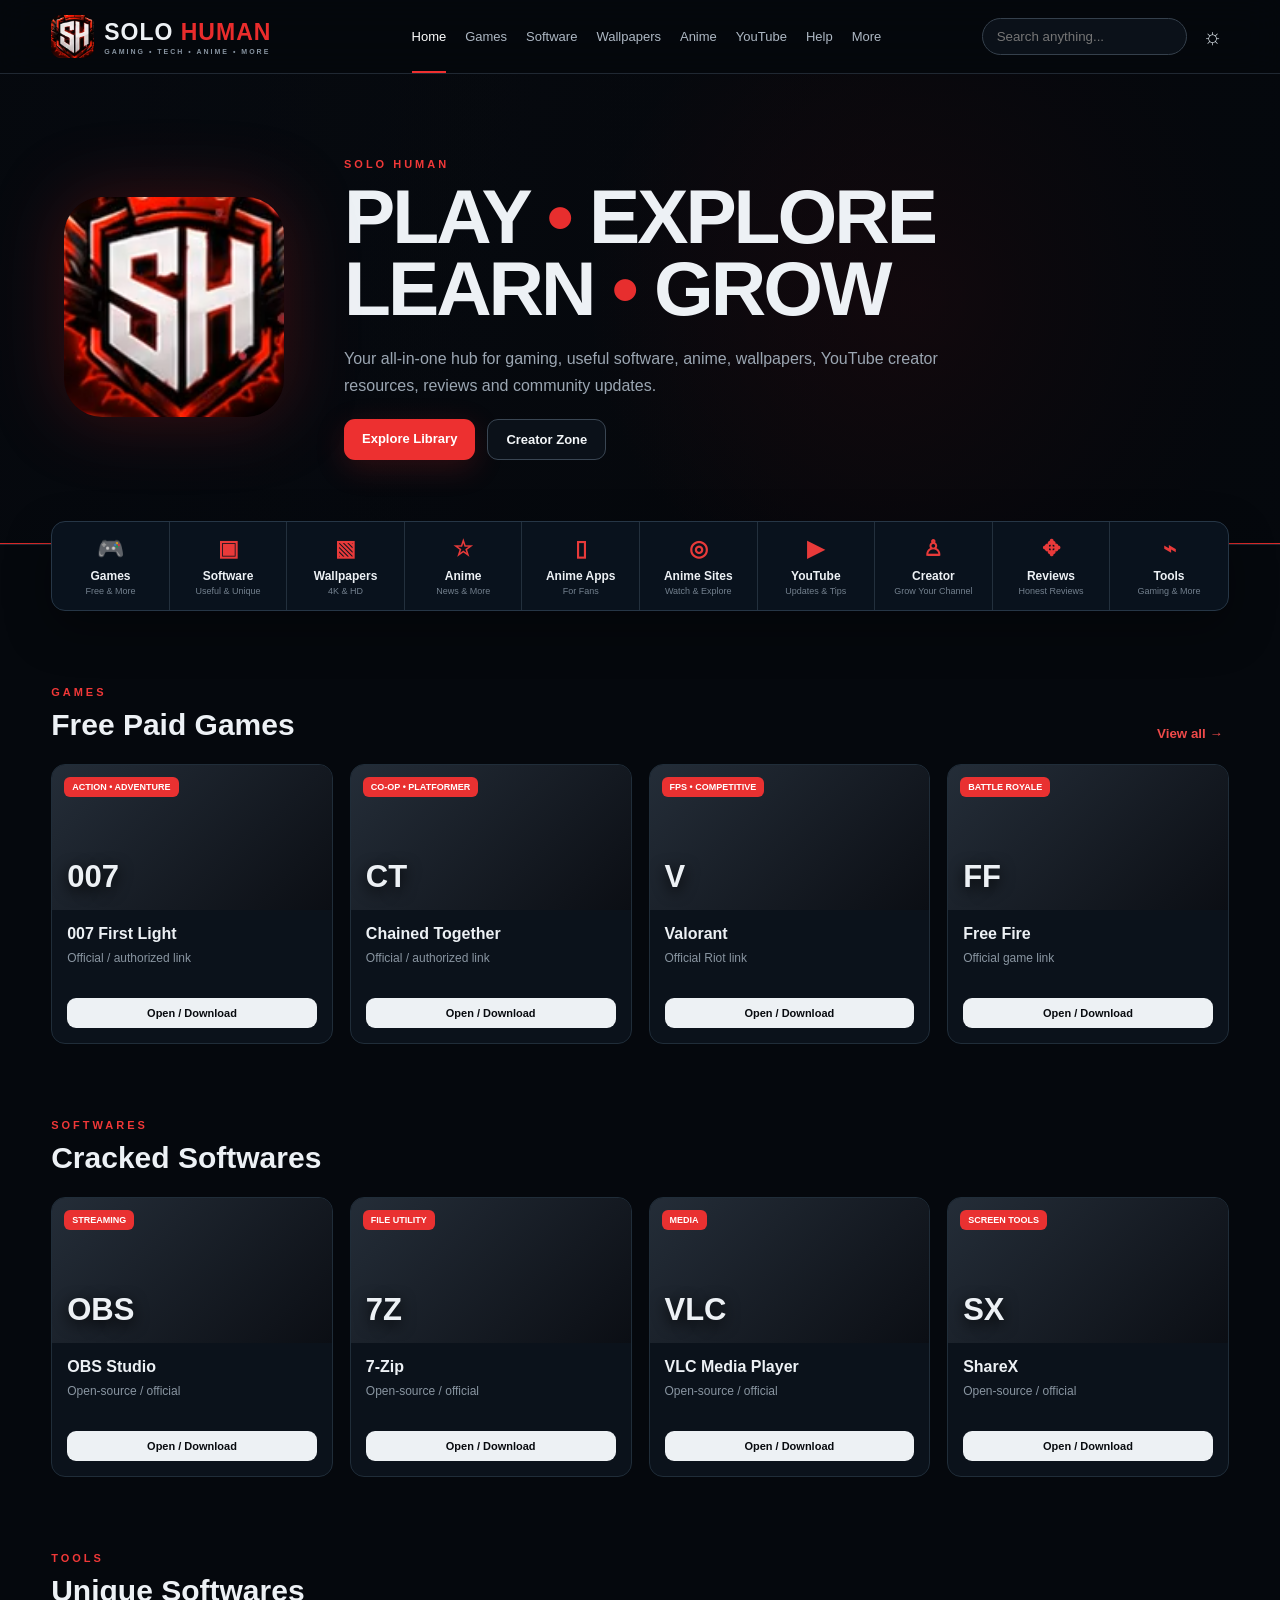
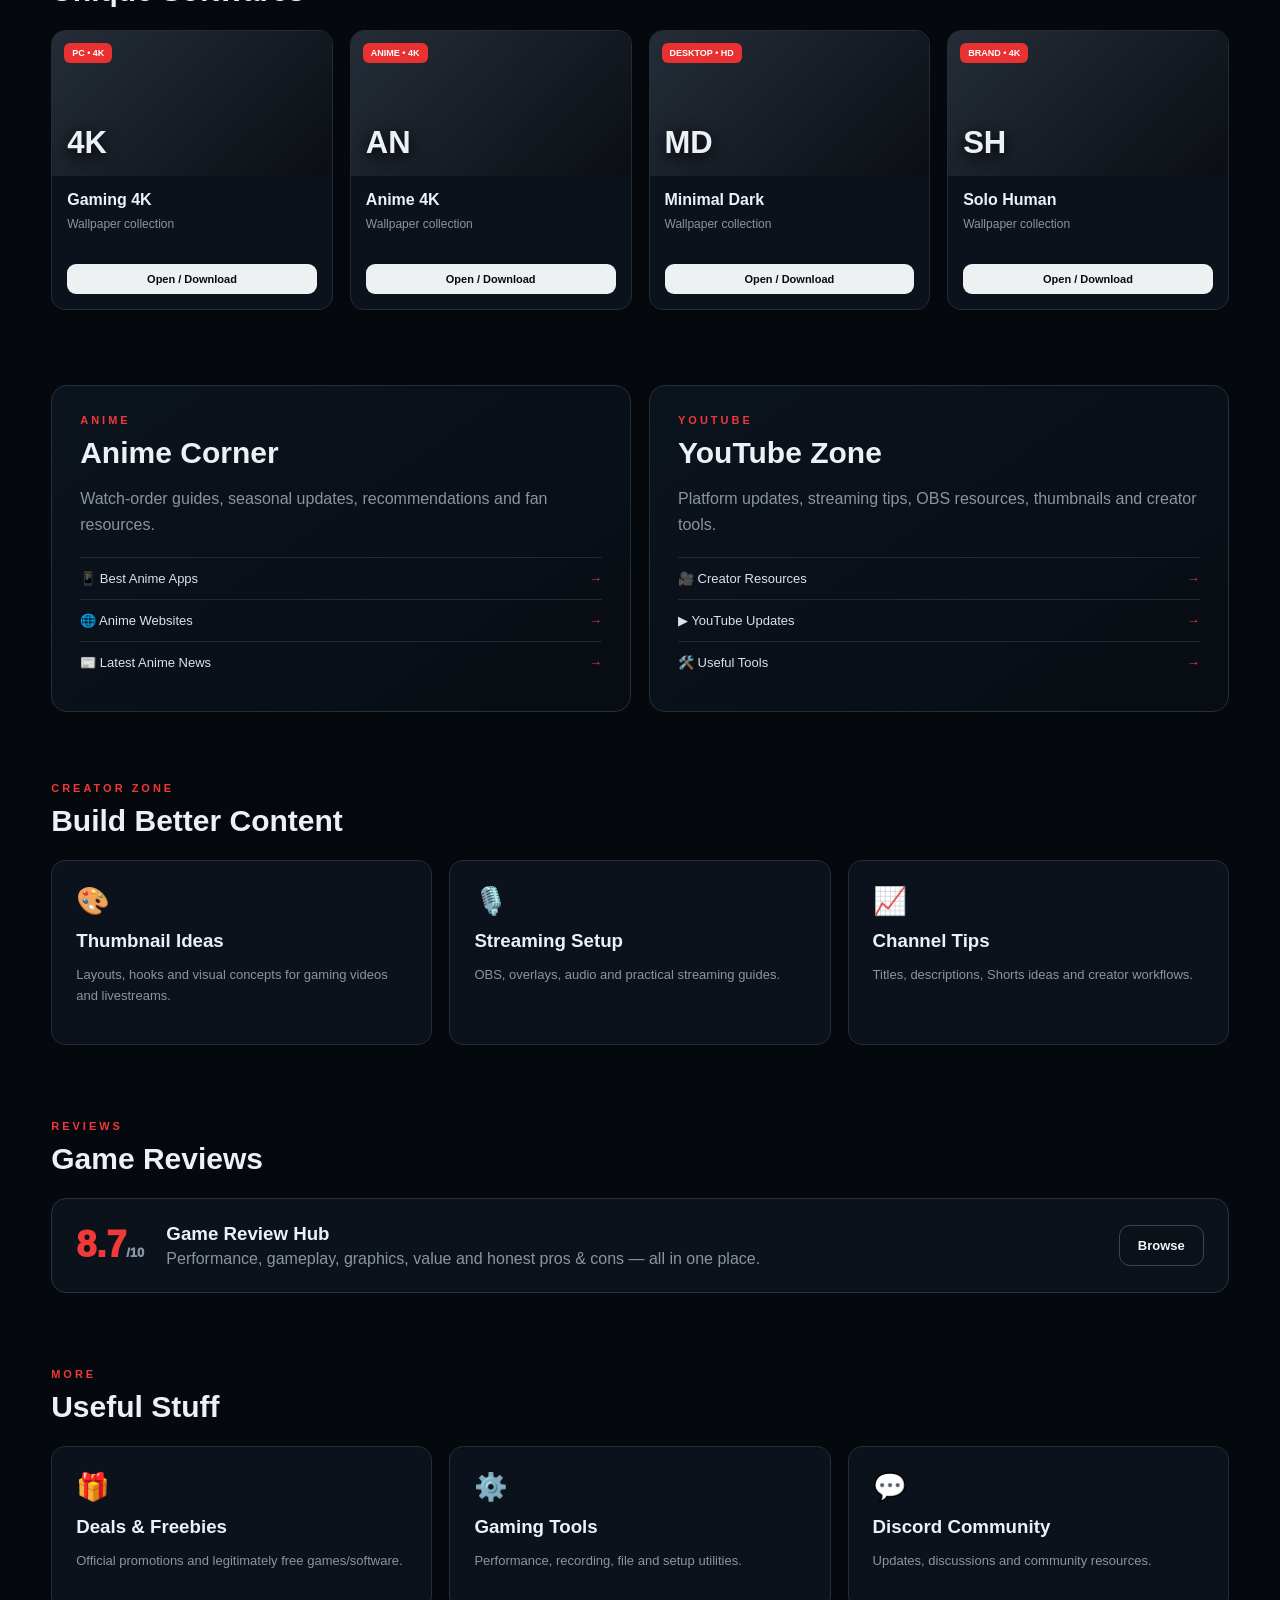
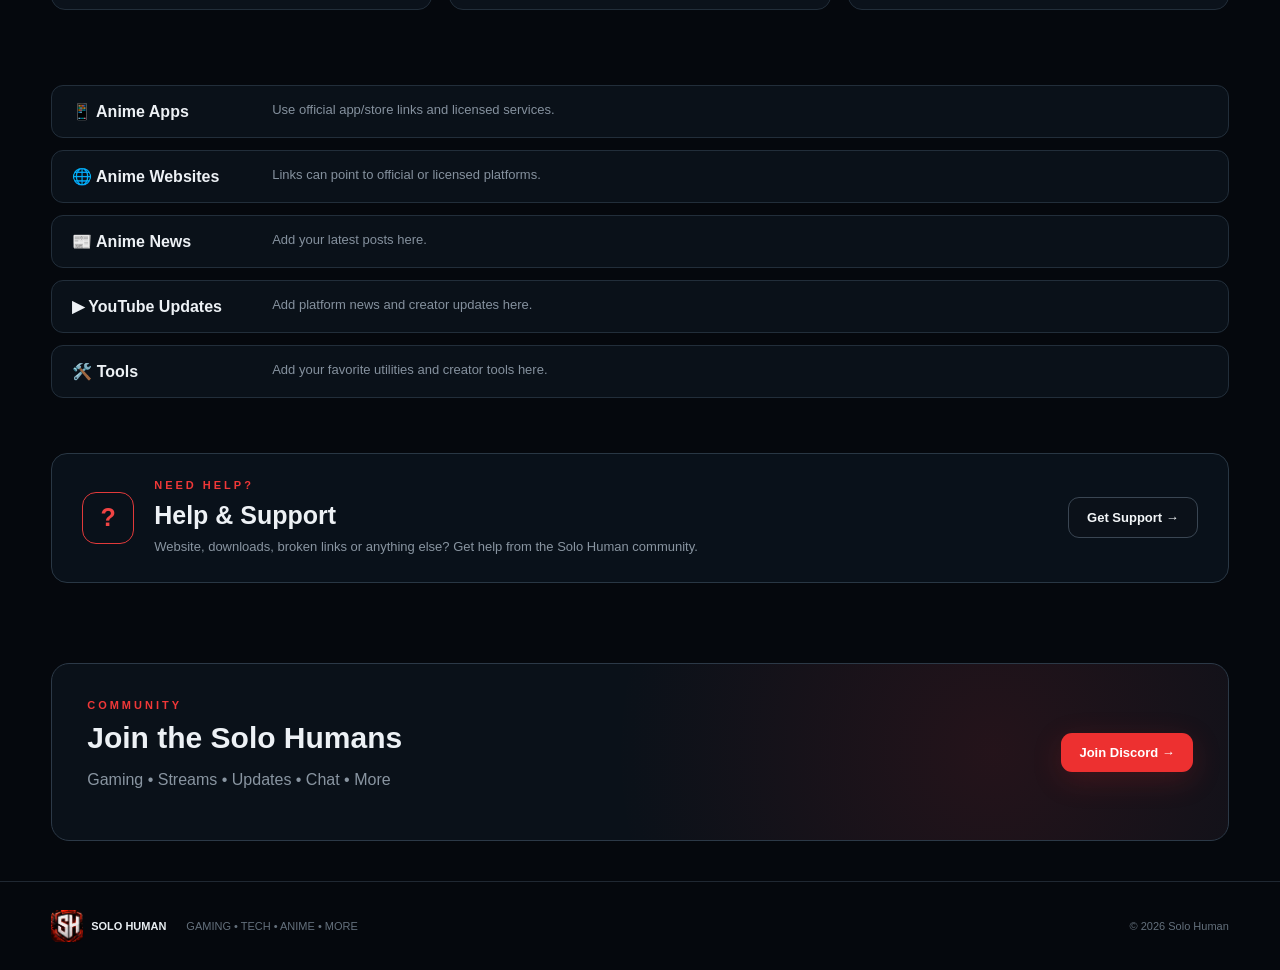
==== index.html @ 0778edc4 "Update index.html" ====
<!doctype html>
<html lang="en">
<head>
<meta charset="utf-8">
<meta name="viewport" content="width=device-width,initial-scale=1">
<meta name="description" content="Solo Human — Gaming, Tech, Anime, Wallpapers, YouTube and more.">
<title>Solo Human — Gaming • Tech • Anime • More</title>
<link rel="icon" href="sh-logo.png">
<link rel="stylesheet" href="style.css">
</head>
<body>
<header class="nav">
  <a class="brand" href="#home"><img src="sh-logo.png" alt="SH"><span>SOLO <i>HUMAN</i><small>GAMING • TECH • ANIME • MORE</small></span></a>
  <nav>
    <a class="active" href="#home">Home</a><a href="games.html">Games</a><a href="software.html">Software</a>
    <a href="#wallpapers">Wallpapers</a><a href="#anime">Anime</a><a href="#youtube">YouTube</a><a href="#support">Help</a><a href="#more">More</a>
  </nav>
  <div class="actions"><input id="globalSearch" placeholder="Search anything..."><button id="themeBtn">☼</button></div>
</header>

<section id="home" class="hero">
  <div class="hero-bg"></div>
  <div class="hero-inner">
    <div class="hero-logo"><img src="sh-logo.png" alt="Solo Human SH logo"></div>
    <div>
      <p class="kicker">SOLO HUMAN</p>
      <h1>PLAY <b>•</b> EXPLORE<br>LEARN <b>•</b> GROW</h1>
      <p class="hero-copy">Your all-in-one hub for gaming, useful software, anime, wallpapers, YouTube creator resources, reviews and community updates.</p>
      <div class="buttons"><a class="btn red" href="games.html">Explore Library</a><a class="btn glass" href="#youtube">Creator Zone</a></div>
    </div>
  </div>
</section>

<section class="categories">
  <a href="games.html"><strong>🎮</strong><span>Games<small>Free & More</small></span></a>
  <a href="#software"><strong>▣</strong><span>Software<small>Useful & Unique</small></span></a>
  <a href="#wallpapers"><strong>▧</strong><span>Wallpapers<small>4K & HD</small></span></a>
  <a href="#anime"><strong>☆</strong><span>Anime<small>News & More</small></span></a>
  <a href="#anime-apps"><strong>▯</strong><span>Anime Apps<small>For Fans</small></span></a>
  <a href="#anime-sites"><strong>◎</strong><span>Anime Sites<small>Watch & Explore</small></span></a>
  <a href="#youtube"><strong>▶</strong><span>YouTube<small>Updates & Tips</small></span></a>
  <a href="#creator"><strong>♙</strong><span>Creator<small>Grow Your Channel</small></span></a>
  <a href="#reviews"><strong>✥</strong><span>Reviews<small>Honest Reviews</small></span></a>
  <a href="#more"><strong>⌁</strong><span>Tools<small>Gaming & More</small></span></a>
</section>

<main>
<section class="section" id="games">
  <div class="heading"><div><p class="kicker">GAMES</p><h2>Free Paid Games</h2></div><button class="view" onclick="filterCategory('games')">View all →</button></div>
  <div class="cards" id="gamesGrid"></div>
</section>

<section class="section" id="software">
  <div class="heading"><div><p class="kicker">SOFTWARES</p><h2>Cracked Softwares</h2></div></div>
  <div class="cards" id="softwareGrid"></div>
</section>

<section class="section" id="wallpapers">
  <div class="heading"><div><p class="kicker">TOOLS</p><h2>Unique Softwares</h2></div></div>
  <div class="cards" id="wallpaperGrid"></div>
</section>

<section class="split">
  <div class="panel" id="anime">
    <p class="kicker">ANIME</p><h2>Anime Corner</h2>
    <p>Watch-order guides, seasonal updates, recommendations and fan resources.</p>
    <div class="mini-list">
      <a href="#anime-apps">📱 Best Anime Apps <b>→</b></a>
      <a href="#anime-sites">🌐 Anime Websites <b>→</b></a>
      <a href="#anime-news">📰 Latest Anime News <b>→</b></a>
    </div>
  </div>
  <div class="panel" id="youtube">
    <p class="kicker">YOUTUBE</p><h2>YouTube Zone</h2>
    <p>Platform updates, streaming tips, OBS resources, thumbnails and creator tools.</p>
    <div class="mini-list">
      <a href="#creator">🎥 Creator Resources <b>→</b></a>
      <a href="#youtube-news">▶ YouTube Updates <b>→</b></a>
      <a href="#tools">🛠️ Useful Tools <b>→</b></a>
    </div>
  </div>
</section>

<section class="section compact" id="creator">
  <div class="heading"><div><p class="kicker">CREATOR ZONE</p><h2>Build Better Content</h2></div></div>
  <div class="feature-row">
    <article><span>🎨</span><h3>Thumbnail Ideas</h3><p>Layouts, hooks and visual concepts for gaming videos and livestreams.</p></article>
    <article><span>🎙️</span><h3>Streaming Setup</h3><p>OBS, overlays, audio and practical streaming guides.</p></article>
    <article><span>📈</span><h3>Channel Tips</h3><p>Titles, descriptions, Shorts ideas and creator workflows.</p></article>
  </div>
</section>

<section class="section compact" id="reviews">
  <div class="heading"><div><p class="kicker">REVIEWS</p><h2>Game Reviews</h2></div></div>
  <div class="review"><div class="score">8.7<span>/10</span></div><div><h3>Game Review Hub</h3><p>Performance, gameplay, graphics, value and honest pros & cons — all in one place.</p></div><a class="btn glass" href="games.html">Browse</a></div>
</section>

<section class="section compact" id="more">
  <div class="heading"><div><p class="kicker">MORE</p><h2>Useful Stuff</h2></div></div>
  <div class="feature-row">
    <article><span>🎁</span><h3>Deals & Freebies</h3><p>Official promotions and legitimately free games/software.</p></article>
    <article><span>⚙️</span><h3>Gaming Tools</h3><p>Performance, recording, file and setup utilities.</p></article>
    <article><span>💬</span><h3>Discord Community</h3><p>Updates, discussions and community resources.</p></article>
  </div>
</section>

<section class="notice" id="anime-apps"><b>📱 Anime Apps</b><span>Use official app/store links and licensed services.</span></section>
<section class="notice" id="anime-sites"><b>🌐 Anime Websites</b><span>Links can point to official or licensed platforms.</span></section>
<section class="notice" id="anime-news"><b>📰 Anime News</b><span>Add your latest posts here.</span></section>
<section class="notice" id="youtube-news"><b>▶ YouTube Updates</b><span>Add platform news and creator updates here.</span></section>
<section class="notice" id="tools"><b>🛠️ Tools</b><span>Add your favorite utilities and creator tools here.</span></section>

<section class="support" id="support">
  <div class="support-icon">?</div>
  <div>
    <p class="kicker">NEED HELP?</p>
    <h2>Help & Support</h2>
    <p>Website, downloads, broken links or anything else? Get help from the Solo Human community.</p>
  </div>
  <a class="btn glass" href="https://discord.gg/sKxGwUBkB">Get Support →</a>
</section>

<section class="discord">
  <div><p class="kicker">COMMUNITY</p><h2>Join the Solo Humans</h2><p>Gaming • Streams • Updates • Chat • More</p></div>
  <a class="btn red" href="https://discord.gg/sKxGwUBkB" target="_blank" rel="noopener">Join Discord →</a>
</section>
</main>

<footer><div class="footer-brand"><img src="sh-logo.png"> <b>SOLO HUMAN</b></div><span>GAMING • TECH • ANIME • MORE</span><span>© 2026 Solo Human</span></footer>
<script src="script.js"></script>
</body>
</html>
---- style.css ----
*{box-sizing:border-box}html{scroll-behavior:smooth}body{margin:0;background:#05080d;color:#edf1f5;font-family:Inter,Segoe UI,Arial,sans-serif}a{text-decoration:none;color:inherit}.nav{height:74px;position:sticky;top:0;z-index:20;display:flex;align-items:center;gap:28px;padding:0 4%;background:rgba(5,8,13,.92);backdrop-filter:blur(18px);border-bottom:1px solid #202832}.brand{display:flex;align-items:center;gap:10px;min-width:260px}.brand img{width:43px;height:43px;object-fit:cover;border-radius:10px}.brand span{font-size:23px;font-weight:900;letter-spacing:1px}.brand i{font-style:normal;color:#e92c2c}.brand small{display:block;font-size:7px;color:#8793a0;letter-spacing:2px;margin-top:2px}.nav nav{display:flex;gap:19px;flex:1;justify-content:center}.nav nav a{font-size:13px;color:#aeb8c4;padding:29px 0;position:relative}.nav nav a:hover,.nav nav a.active{color:#fff}.nav nav a.active:after{content:"";position:absolute;bottom:0;left:0;right:0;height:2px;background:#ef3030}.actions{display:flex;gap:10px}.actions input{width:205px;background:#0b1119;border:1px solid #35404c;border-radius:22px;padding:10px 14px;color:#fff;outline:none}.actions button{border:0;background:transparent;color:#d8e0e7;font-size:22px}.hero{min-height:470px;position:relative;overflow:hidden;border-bottom:1px solid #202832;background:radial-gradient(circle at 72% 48%,rgba(216,25,25,.17),transparent 35%),linear-gradient(105deg,#0a0e15,#05070b 65%)}.hero-bg{position:absolute;inset:0;background:linear-gradient(90deg,rgba(5,8,13,.9),rgba(5,8,13,.45),rgba(5,8,13,.9));}.hero:after{content:"";position:absolute;inset:auto 0 0;height:1px;background:#d92828}.hero-inner{position:relative;z-index:2;width:min(1180px,90%);margin:auto;min-height:470px;display:flex;align-items:center;gap:60px}.hero-logo img{width:220px;height:220px;object-fit:cover;border-radius:38px;filter:drop-shadow(0 0 35px rgba(220,30,30,.25))}.kicker{font-size:11px;letter-spacing:3px;color:#f03838;font-weight:900;margin:0 0 10px}.hero h1{font-size:clamp(43px,6vw,78px);line-height:.94;margin:0;letter-spacing:-3px}.hero h1 b{color:#e72e2e}.hero-copy{max-width:650px;color:#9ba6b2;line-height:1.7;margin:20px 0}.buttons{display:flex;gap:12px}.btn{display:inline-block;padding:12px 18px;border-radius:11px;font-weight:850;font-size:13px}.red{background:#ed3030;color:white;box-shadow:0 8px 30px rgba(235,40,40,.18)}.glass{border:1px solid #3a4653;background:#0b1119;color:#f3f6f8}.categories{width:min(1180px,92%);margin:-24px auto 0;position:relative;z-index:5;display:grid;grid-template-columns:repeat(10,1fr);background:#09121d;border:1px solid #263646;border-radius:14px;overflow:hidden;box-shadow:0 18px 45px rgba(0,0,0,.35)}.categories a{min-height:88px;display:flex;flex-direction:column;align-items:center;justify-content:center;gap:7px;border-right:1px solid #23303d}.categories a:last-child{border:0}.categories strong{font-size:22px;color:#e83a3a}.categories span{font-weight:800;font-size:12px;text-align:center}.categories small{display:block;color:#73808e;font-weight:500;margin-top:3px;font-size:9px}.section{width:min(1180px,92%);margin:75px auto}.section.compact{margin-top:50px}.heading{display:flex;justify-content:space-between;align-items:end;margin-bottom:22px}.heading h2,.panel h2,.discord h2{margin:0;font-size:30px}.view{border:0;background:none;color:#ef4a4a;font-weight:800}.cards{display:grid;grid-template-columns:repeat(4,1fr);gap:17px}.card{background:#0b121b;border:1px solid #202d39;border-radius:14px;overflow:hidden;transition:.2s}.card:hover{transform:translateY(-4px);border-color:#536170}.art{height:145px;display:flex;align-items:end;padding:15px;background:linear-gradient(135deg,#242d38,#0b0e14);position:relative}.art b{font-size:31px;text-shadow:0 4px 15px #000}.pill{position:absolute;top:12px;left:12px;background:#e93131;color:#fff;padding:5px 8px;border-radius:6px;font-size:9px;font-weight:900}.body{padding:15px}.body h3{margin:0 0 6px;font-size:16px}.body p{margin:0;color:#8995a1;font-size:12px;line-height:1.5;min-height:36px}.download{display:block;text-align:center;margin-top:13px;padding:9px;border-radius:9px;background:#edf1f4;color:#080b0f;font-size:11px;font-weight:900}.split{width:min(1180px,92%);margin:70px auto;display:grid;grid-template-columns:1fr 1fr;gap:18px}.panel{background:linear-gradient(145deg,#0b131d,#080d13);border:1px solid #23313e;border-radius:16px;padding:28px}.panel>p:not(.kicker){color:#8995a1;line-height:1.6}.mini-list{margin-top:20px}.mini-list a{display:flex;justify-content:space-between;padding:13px 0;border-top:1px solid #202a34;color:#dce2e7;font-size:13px}.mini-list b{color:#e93a3a}.feature-row{display:grid;grid-template-columns:repeat(3,1fr);gap:17px}.feature-row article{padding:24px;border:1px solid #222e3a;border-radius:14px;background:#0b121b}.feature-row span{font-size:27px}.feature-row h3{margin:13px 0 7px}.feature-row p{color:#8995a1;font-size:13px;line-height:1.6}.review{display:flex;align-items:center;gap:22px;padding:24px;border:1px solid #263441;border-radius:15px;background:#0b121b}.review h3{margin:0 0 5px}.review p{margin:0;color:#8995a1}.score{font-size:36px;font-weight:950;color:#ef3a3a}.score span{font-size:13px;color:#8995a1}.review .btn{margin-left:auto}.notice{width:min(1180px,92%);margin:12px auto;padding:16px 20px;border:1px solid #222e3a;border-radius:12px;background:#0a1119;display:flex;gap:20px}.notice b{min-width:180px}.notice span{color:#85919e;font-size:13px}.discord{width:min(1180px,92%);margin:80px auto 40px;padding:35px;border:1px solid #2c3947;border-radius:18px;background:radial-gradient(circle at 80% 50%,rgba(225,35,35,.12),transparent 40%),#0a1119;display:flex;align-items:center;justify-content:space-between}.discord p:not(.kicker){color:#8995a1}footer{border-top:1px solid #202832;padding:28px 4%;display:flex;align-items:center;gap:20px;color:#64707c;font-size:11px}.footer-brand{display:flex;align-items:center;gap:8px;color:#e8edf1}.footer-brand img{width:32px;height:32px;border-radius:7px;object-fit:cover}footer>span:last-child{margin-left:auto}@media(max-width:1050px){.nav nav{display:none}.categories{grid-template-columns:repeat(5,1fr)}.categories a:nth-child(5){border-right:0}.cards{grid-template-columns:repeat(2,1fr)}.hero-inner{gap:30px}.hero-logo img{width:160px;height:160px}}@media(max-width:650px){.nav{height:62px}.brand{min-width:auto}.brand span{font-size:17px}.brand small{display:none}.brand img{width:36px;height:36px}.actions input{display:none}.hero-inner{min-height:560px;flex-direction:column;justify-content:center;text-align:center}.hero-logo img{width:135px;height:135px}.hero-copy{font-size:13px}.buttons{justify-content:center}.categories{grid-template-columns:repeat(2,1fr);margin-top:15px}.categories a{border-bottom:1px solid #23303d}.split,.feature-row{grid-template-columns:1fr}.cards{grid-template-columns:1fr}.review,.discord{flex-direction:column;align-items:flex-start}.review .btn{margin-left:0}.notice{display:block}.notice b{display:block;margin-bottom:7px}footer{flex-wrap:wrap}footer>span:last-child{margin-left:0;width:100%}}
.bright{filter:brightness(1.12)}
.support{width:min(1180px,92%);margin:55px auto 25px;padding:25px 30px;display:flex;align-items:center;gap:20px;border:1px solid #293744;border-radius:16px;background:#09111a}.support-icon{width:52px;height:52px;flex:0 0 52px;display:grid;place-items:center;border-radius:14px;border:1px solid #e13a3a;color:#f04444;font-size:25px;font-weight:900}.support h2{margin:0;font-size:25px}.support p:not(.kicker){margin:7px 0 0;color:#8995a1;font-size:13px;line-height:1.6}.support .btn{margin-left:auto}@media(max-width:650px){.support{flex-direction:column;align-items:flex-start}.support .btn{margin-left:0}}
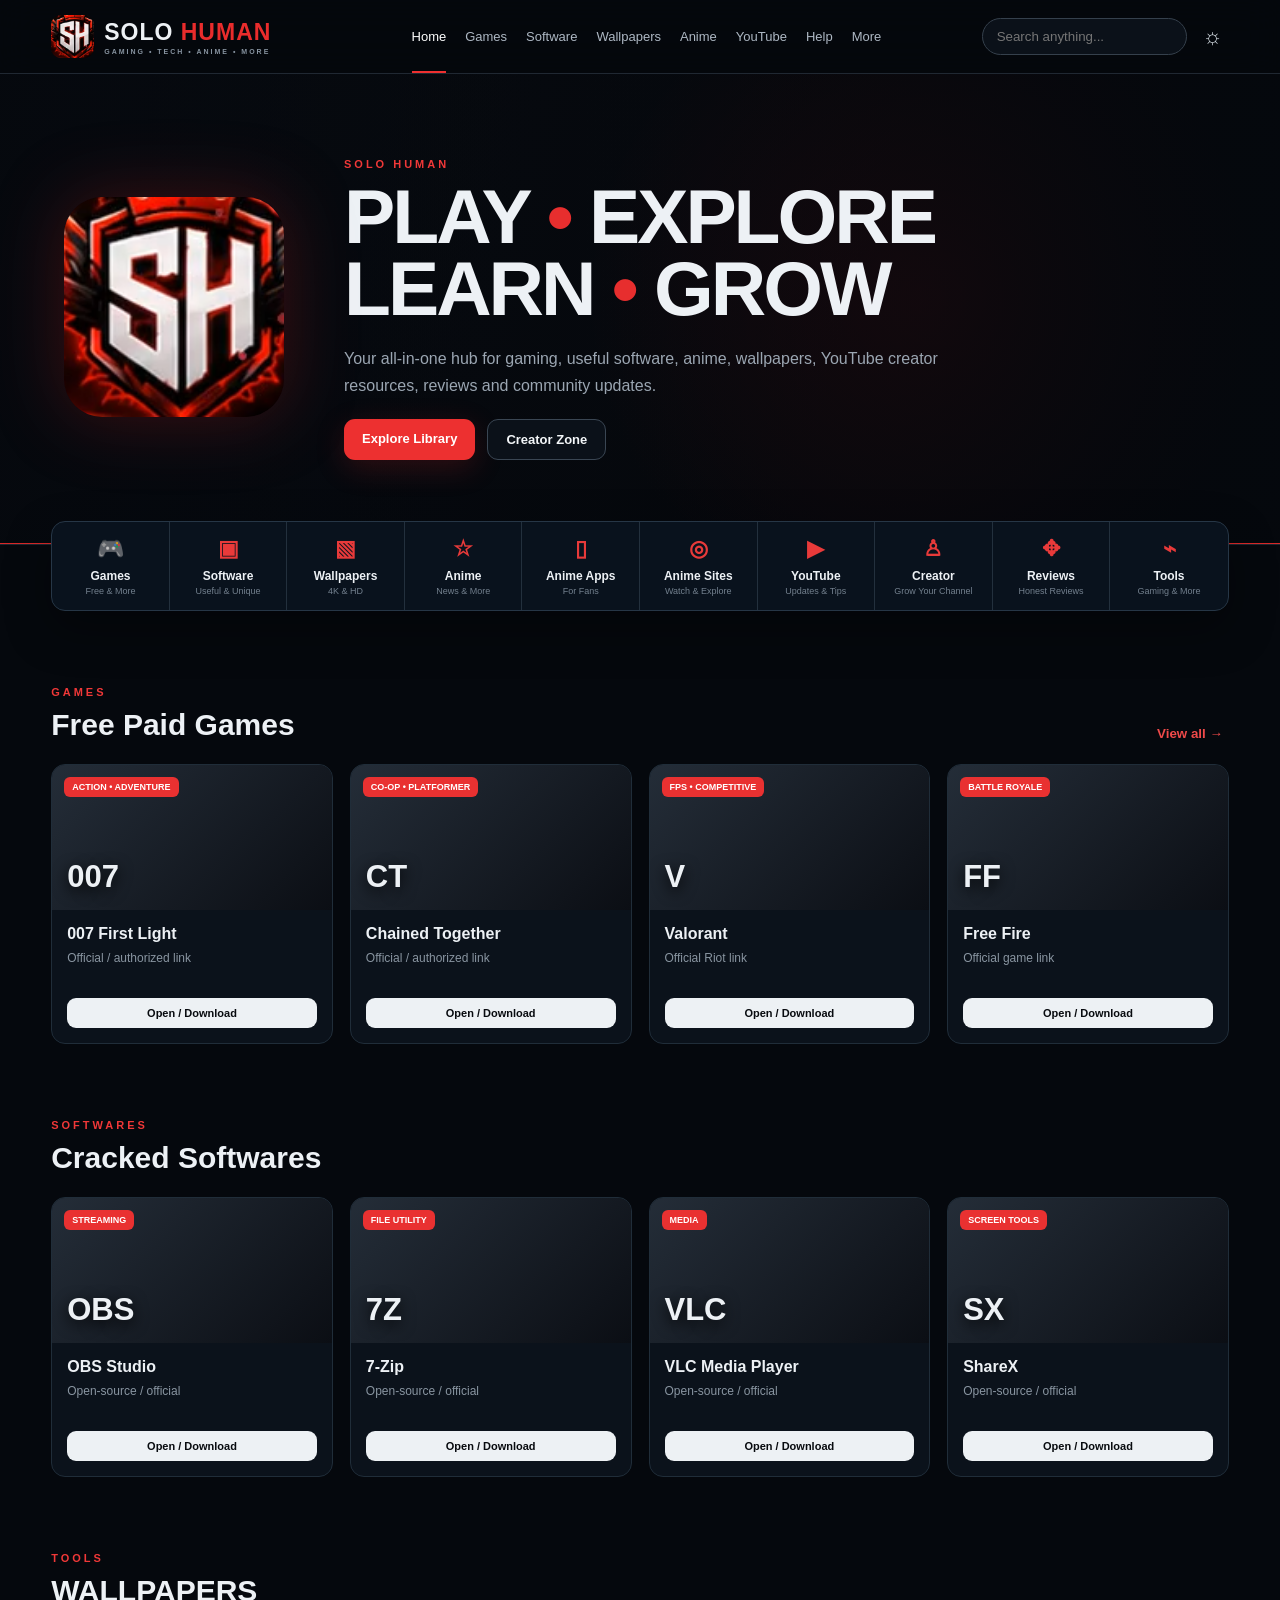
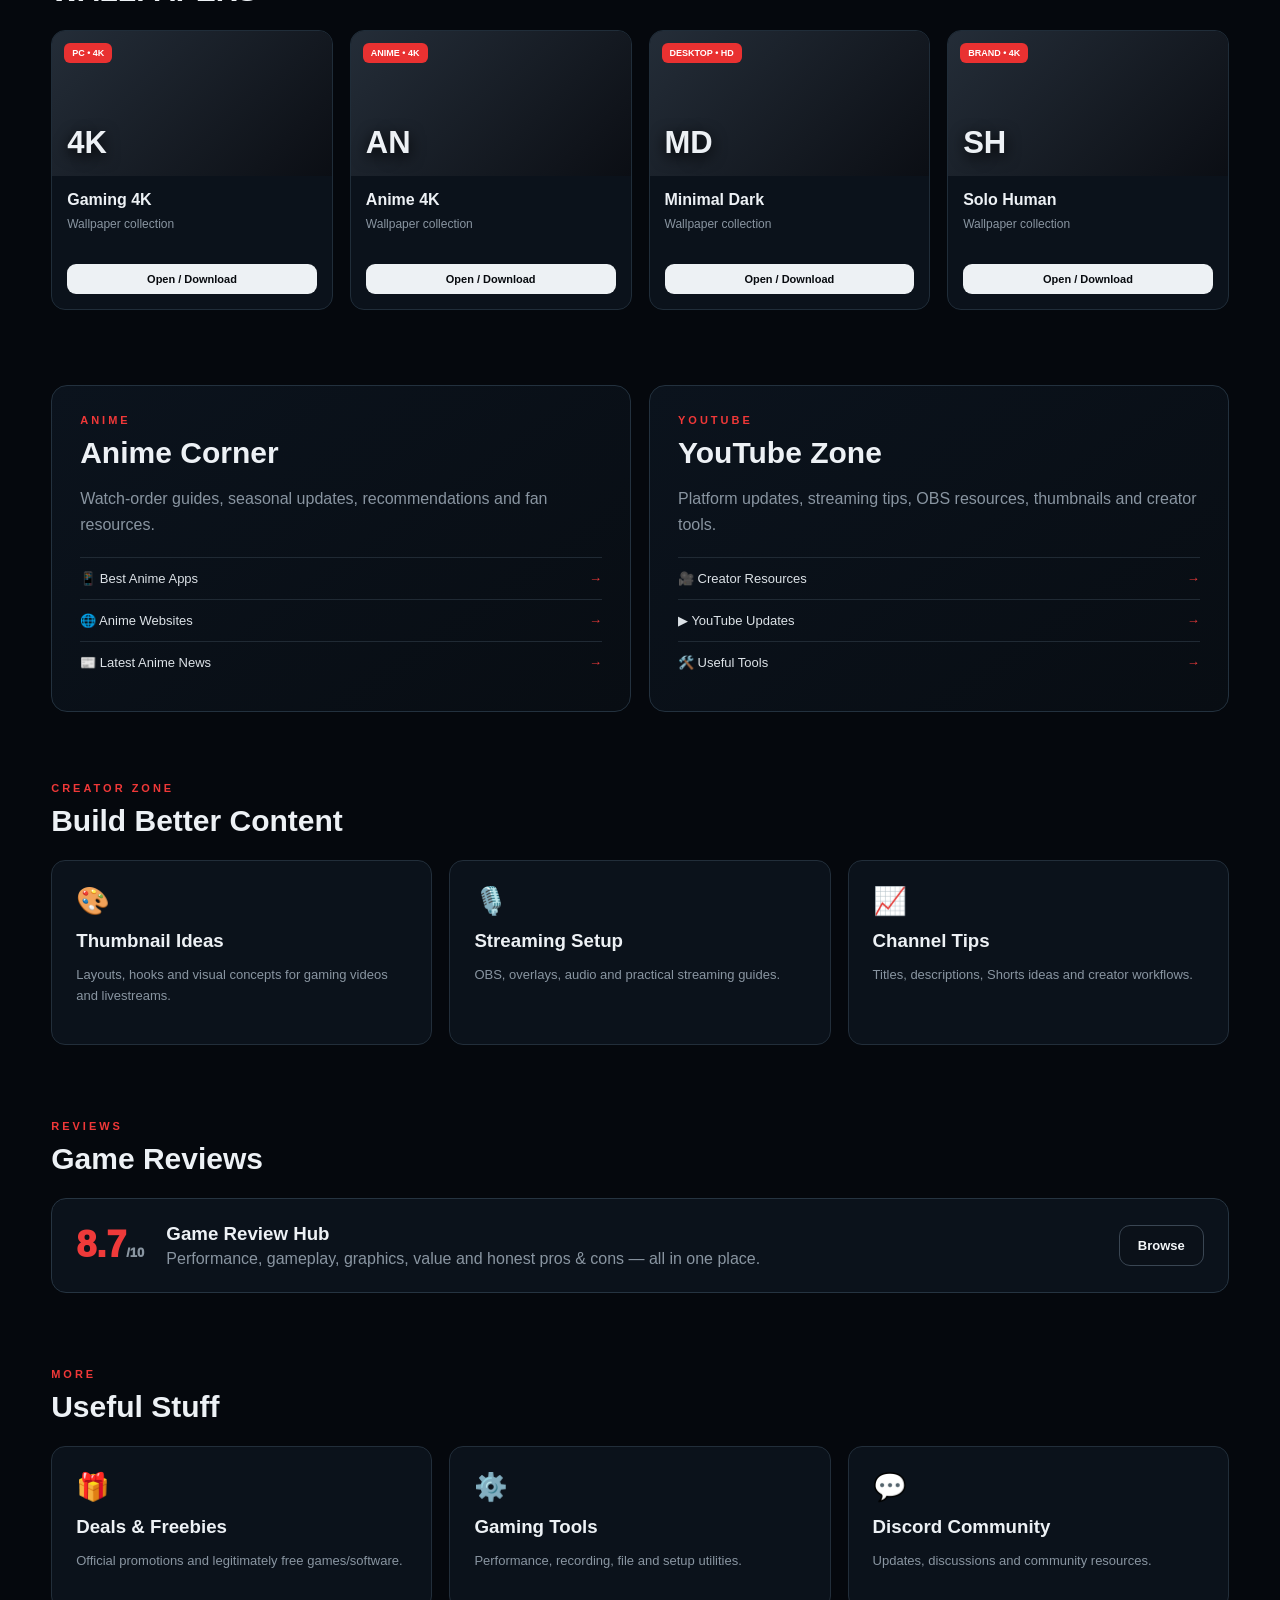
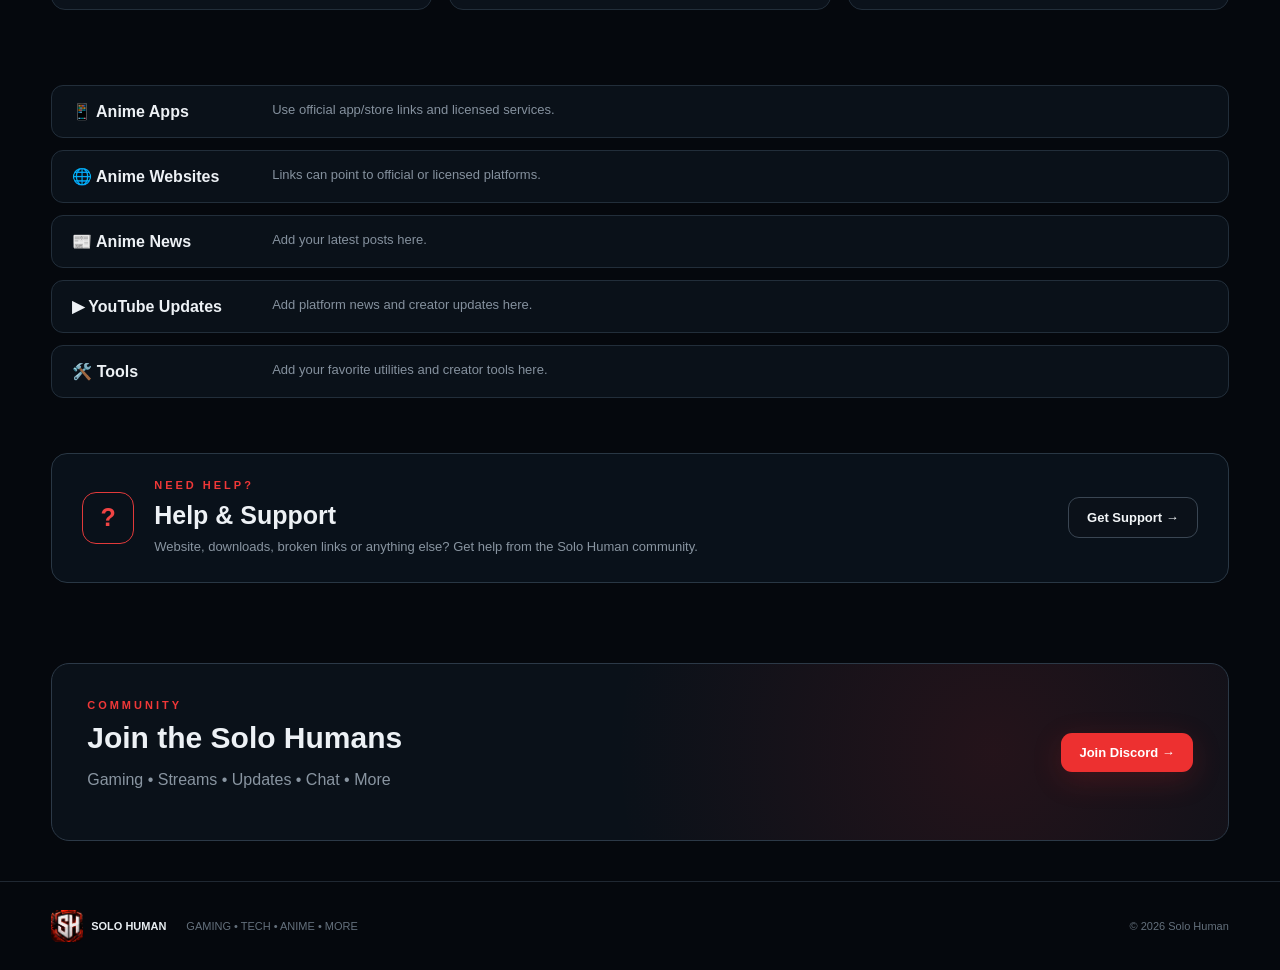
==== commit 1e181476: "Update index.html" ====
--- a/index.html
+++ b/index.html
@@ -13,7 +13,7 @@
   <a class="brand" href="#home"><img src="sh-logo.png" alt="SH"><span>SOLO <i>HUMAN</i><small>GAMING • TECH • ANIME • MORE</small></span></a>
   <nav>
     <a class="active" href="#home">Home</a><a href="games.html">Games</a><a href="software.html">Software</a>
-    <a href="#wallpapers">Wallpapers</a><a href="#anime">Anime</a><a href="#youtube">YouTube</a><a href="#support">Help</a><a href="#more">More</a>
+    <a href="wallpaper.html">Wallpapers</a><a href="#anime">Anime</a><a href="#youtube">YouTube</a><a href="#support">Help</a><a href="#more">More</a>
   </nav>
   <div class="actions"><input id="globalSearch" placeholder="Search anything..."><button id="themeBtn">☼</button></div>
 </header>
@@ -33,8 +33,8 @@
 
 <section class="categories">
   <a href="games.html"><strong>🎮</strong><span>Games<small>Free & More</small></span></a>
-  <a href="#software"><strong>▣</strong><span>Software<small>Useful & Unique</small></span></a>
-  <a href="#wallpapers"><strong>▧</strong><span>Wallpapers<small>4K & HD</small></span></a>
+  <a href="software.html"><strong>▣</strong><span>Software<small>Useful & Unique</small></span></a>
+  <a href="wallpaper.html"><strong>▧</strong><span>Wallpapers<small>4K & HD</small></span></a>
   <a href="#anime"><strong>☆</strong><span>Anime<small>News & More</small></span></a>
   <a href="#anime-apps"><strong>▯</strong><span>Anime Apps<small>For Fans</small></span></a>
   <a href="#anime-sites"><strong>◎</strong><span>Anime Sites<small>Watch & Explore</small></span></a>
@@ -56,7 +56,7 @@
 </section>
 
 <section class="section" id="wallpapers">
-  <div class="heading"><div><p class="kicker">TOOLS</p><h2>Unique Softwares</h2></div></div>
+  <div class="heading"><div><p class="kicker">TOOLS</p><h2>WALLPAPERS</h2></div></div>
   <div class="cards" id="wallpaperGrid"></div>
 </section>
 
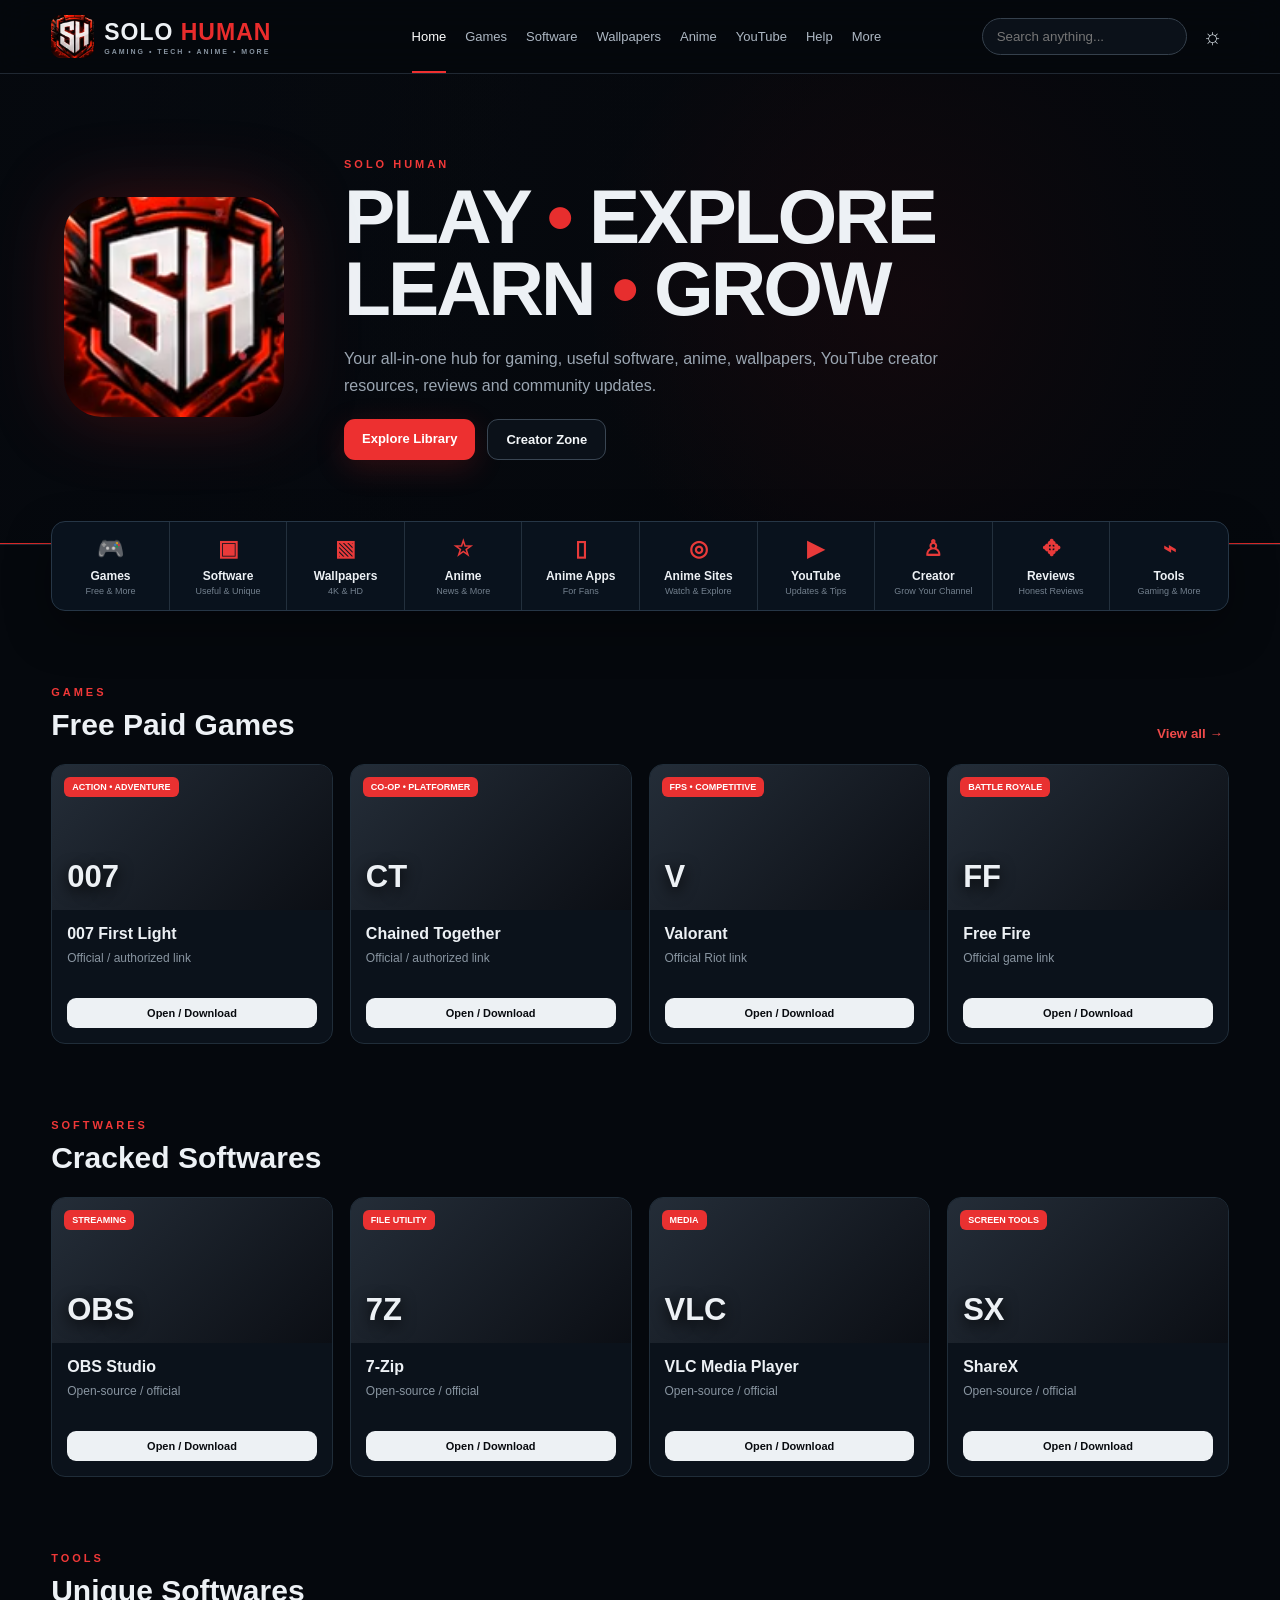
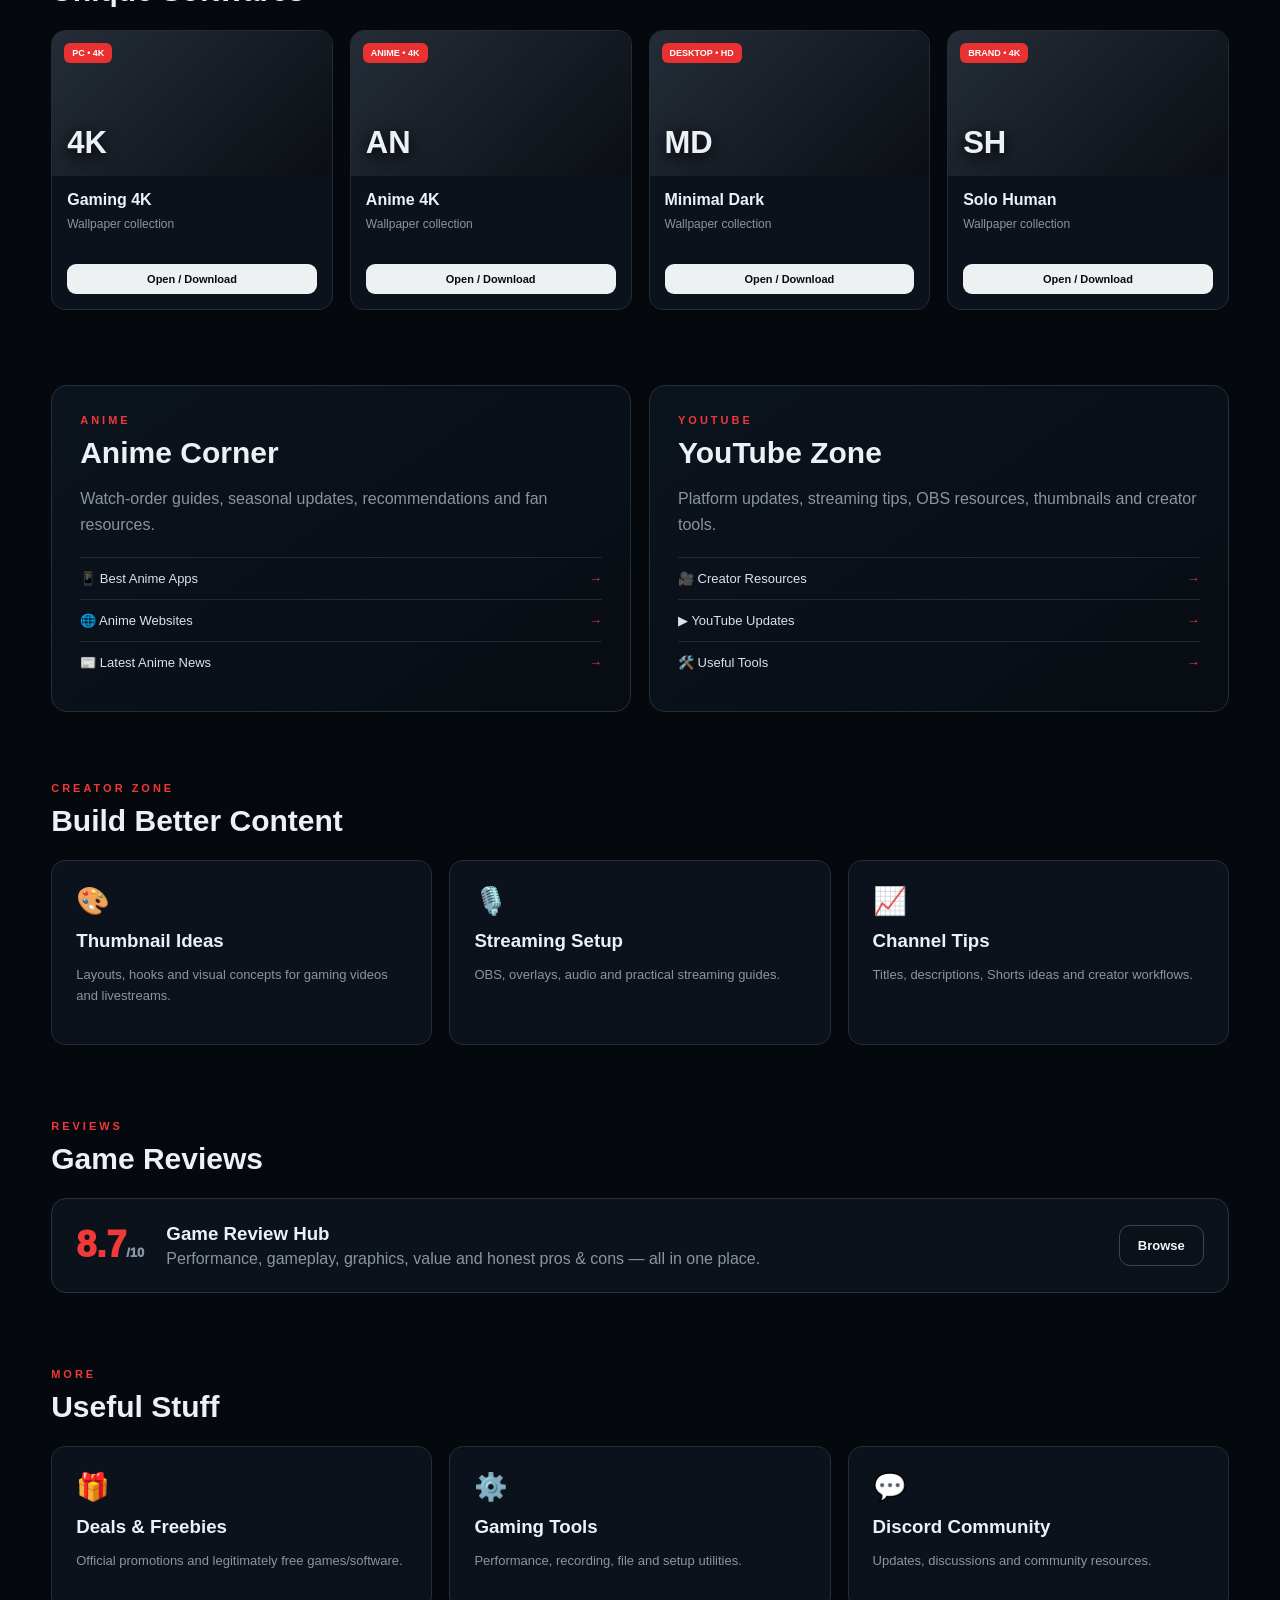
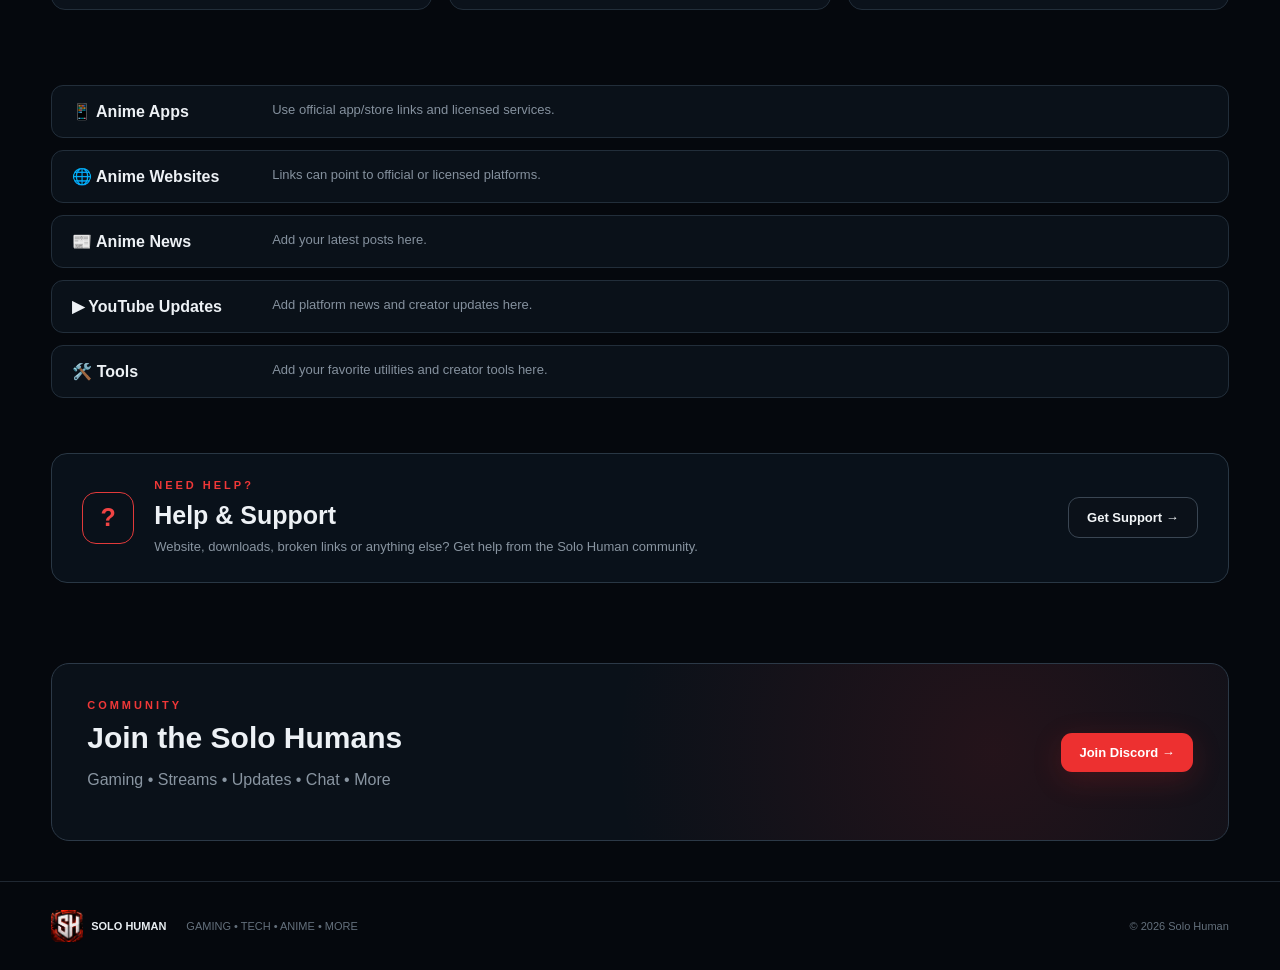
==== commit 906a281b: "Add files via upload" ====
--- a/index.html
+++ b/index.html
@@ -13,7 +13,7 @@
   <a class="brand" href="#home"><img src="sh-logo.png" alt="SH"><span>SOLO <i>HUMAN</i><small>GAMING • TECH • ANIME • MORE</small></span></a>
   <nav>
     <a class="active" href="#home">Home</a><a href="games.html">Games</a><a href="software.html">Software</a>
-    <a href="wallpaper.html">Wallpapers</a><a href="#anime">Anime</a><a href="#youtube">YouTube</a><a href="#support">Help</a><a href="#more">More</a>
+    <a href="wallpapers.html">Wallpapers</a><a href="#anime">Anime</a><a href="#youtube">YouTube</a><a href="#support">Help</a><a href="#more">More</a>
   </nav>
   <div class="actions"><input id="globalSearch" placeholder="Search anything..."><button id="themeBtn">☼</button></div>
 </header>
@@ -34,7 +34,7 @@
 <section class="categories">
   <a href="games.html"><strong>🎮</strong><span>Games<small>Free & More</small></span></a>
   <a href="software.html"><strong>▣</strong><span>Software<small>Useful & Unique</small></span></a>
-  <a href="wallpaper.html"><strong>▧</strong><span>Wallpapers<small>4K & HD</small></span></a>
+  <a href="wallpapers.html"><strong>▧</strong><span>Wallpapers<small>4K & HD</small></span></a>
   <a href="#anime"><strong>☆</strong><span>Anime<small>News & More</small></span></a>
   <a href="#anime-apps"><strong>▯</strong><span>Anime Apps<small>For Fans</small></span></a>
   <a href="#anime-sites"><strong>◎</strong><span>Anime Sites<small>Watch & Explore</small></span></a>
@@ -56,7 +56,7 @@
 </section>
 
 <section class="section" id="wallpapers">
-  <div class="heading"><div><p class="kicker">TOOLS</p><h2>WALLPAPERS</h2></div></div>
+  <div class="heading"><div><p class="kicker">TOOLS</p><h2>Unique Softwares</h2></div></div>
   <div class="cards" id="wallpaperGrid"></div>
 </section>
 
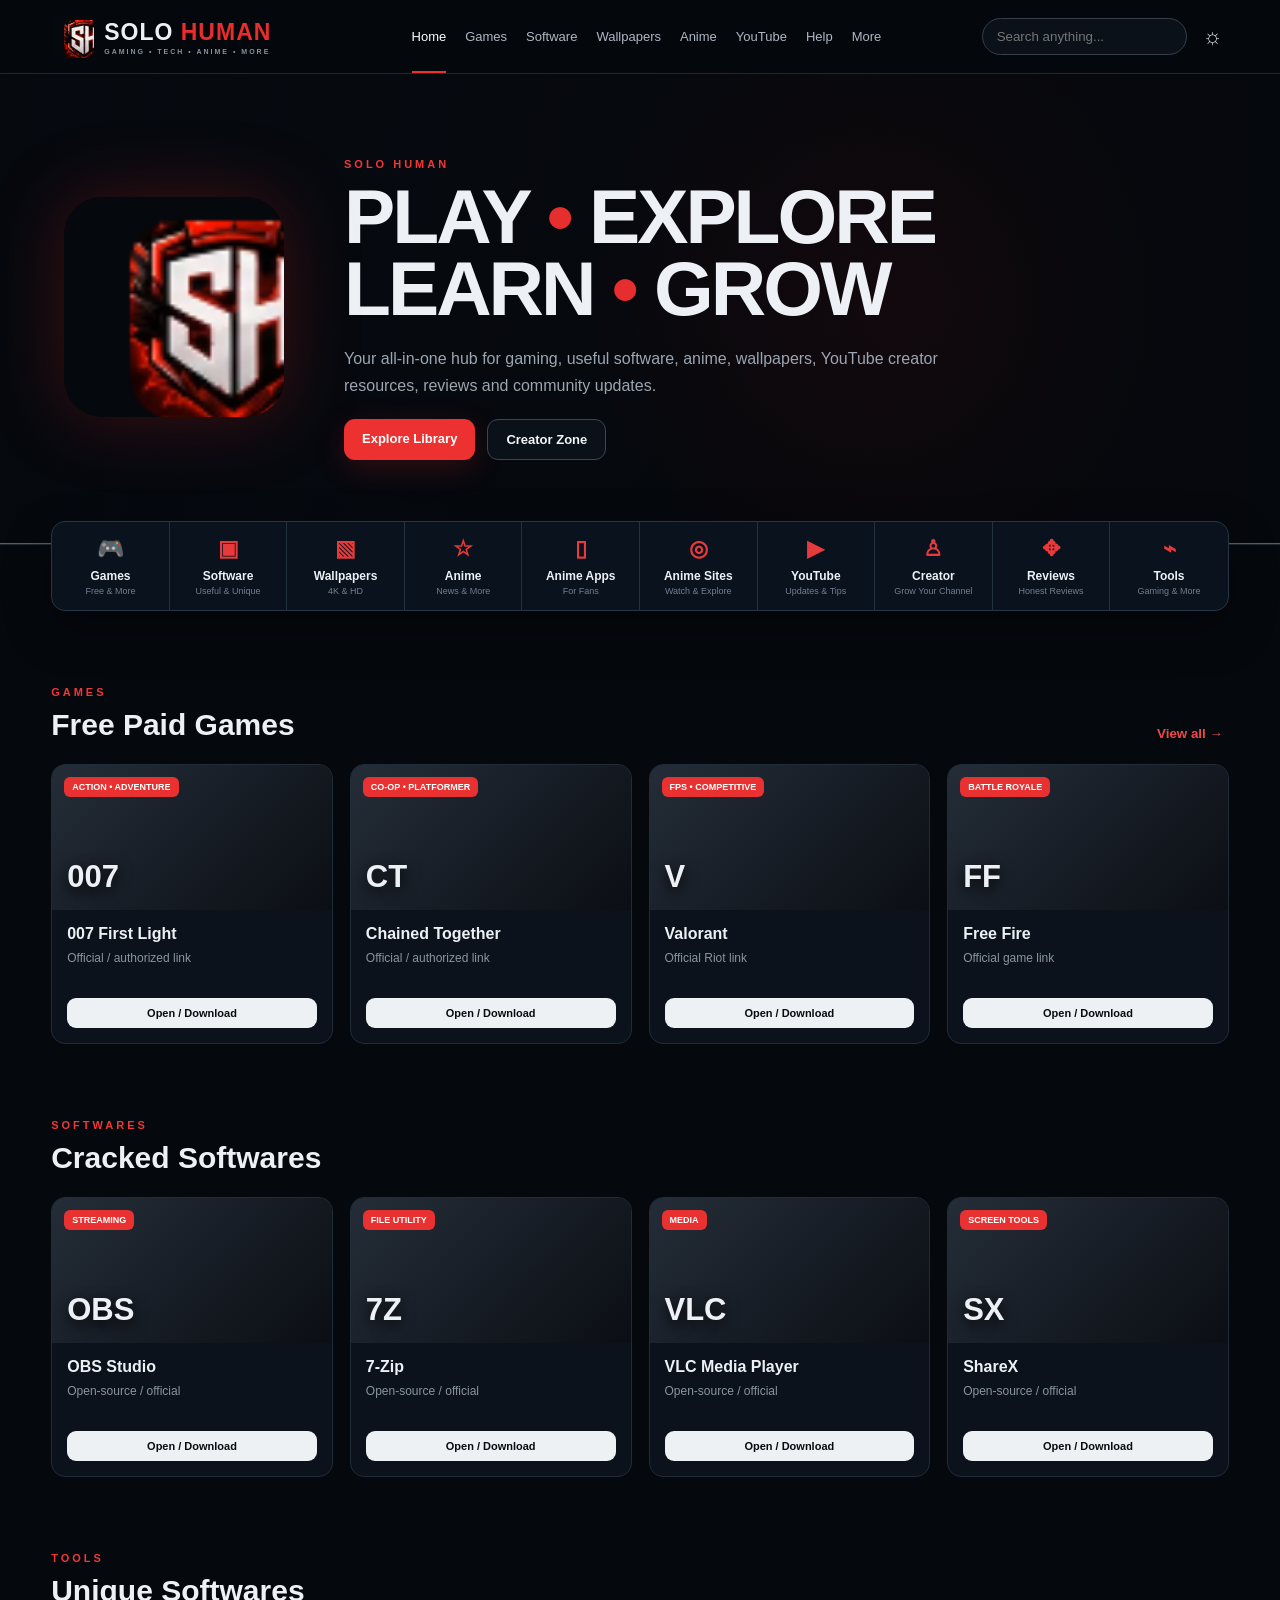
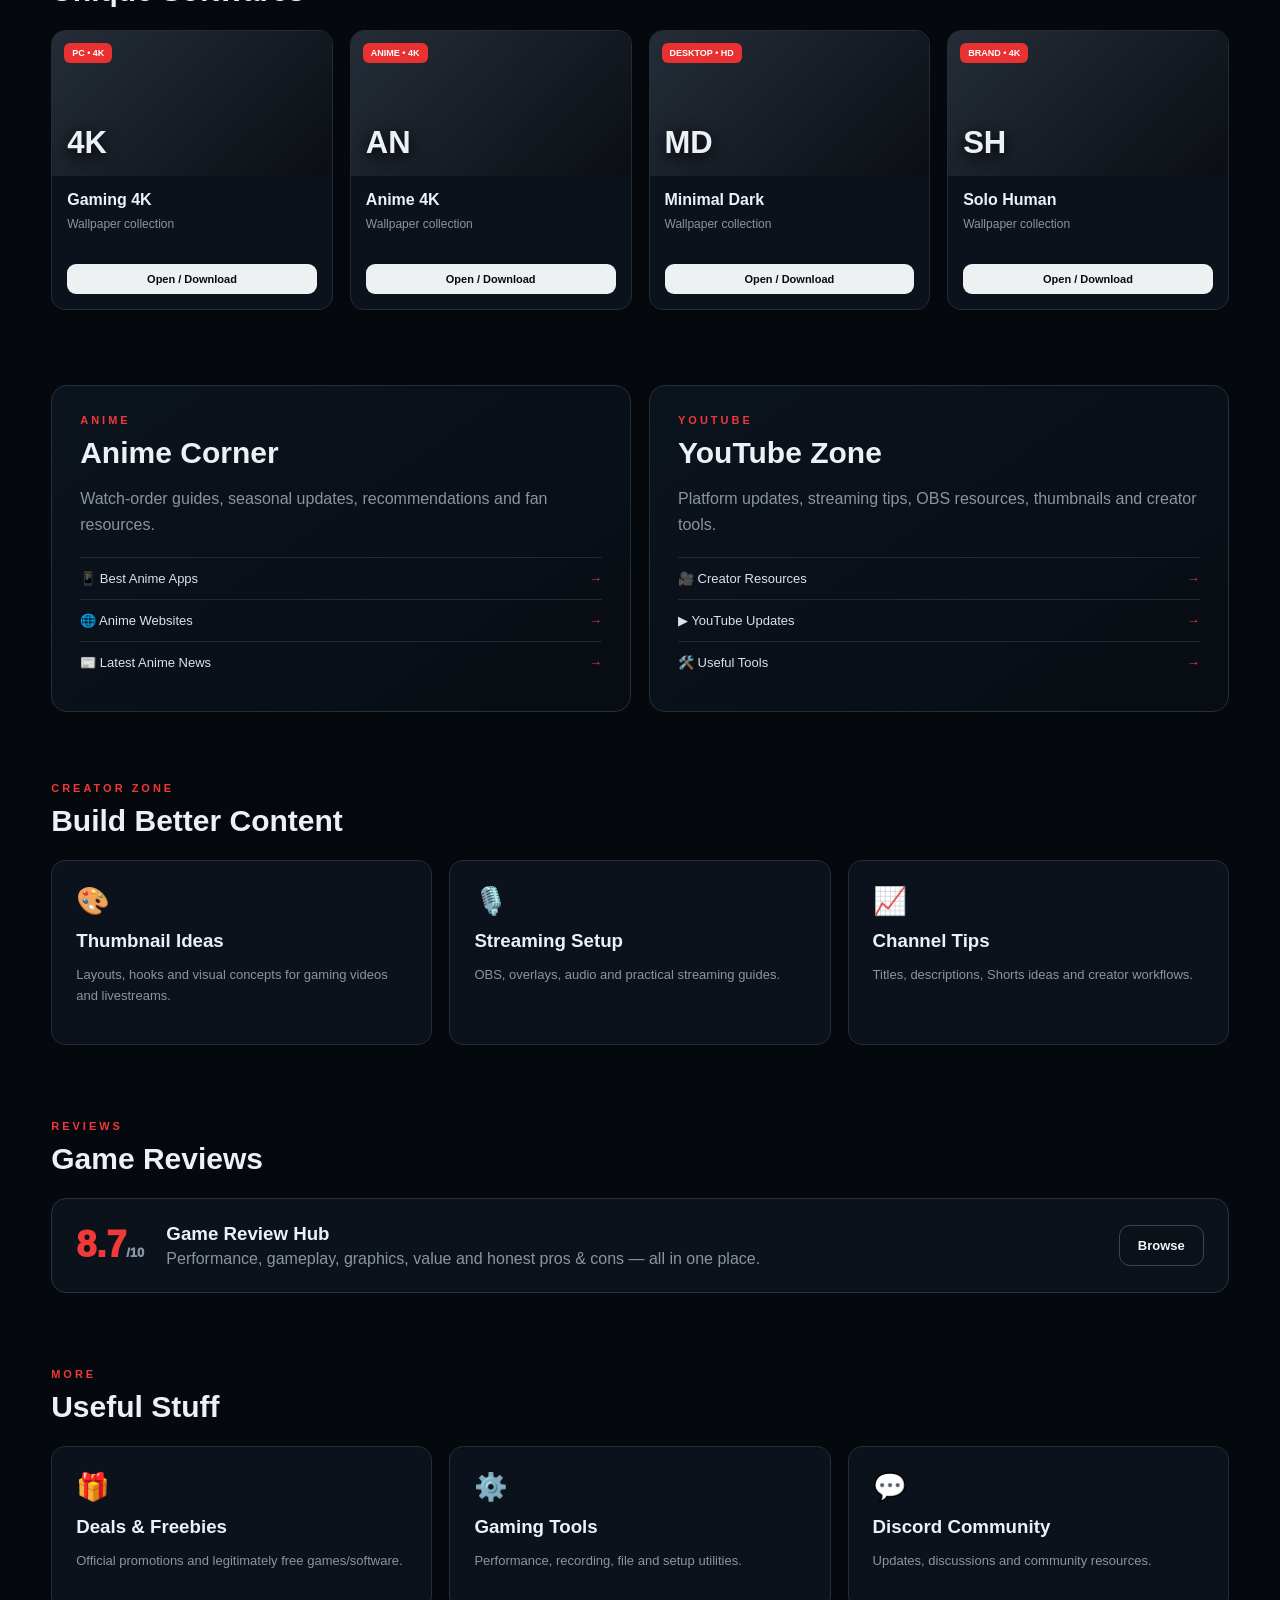
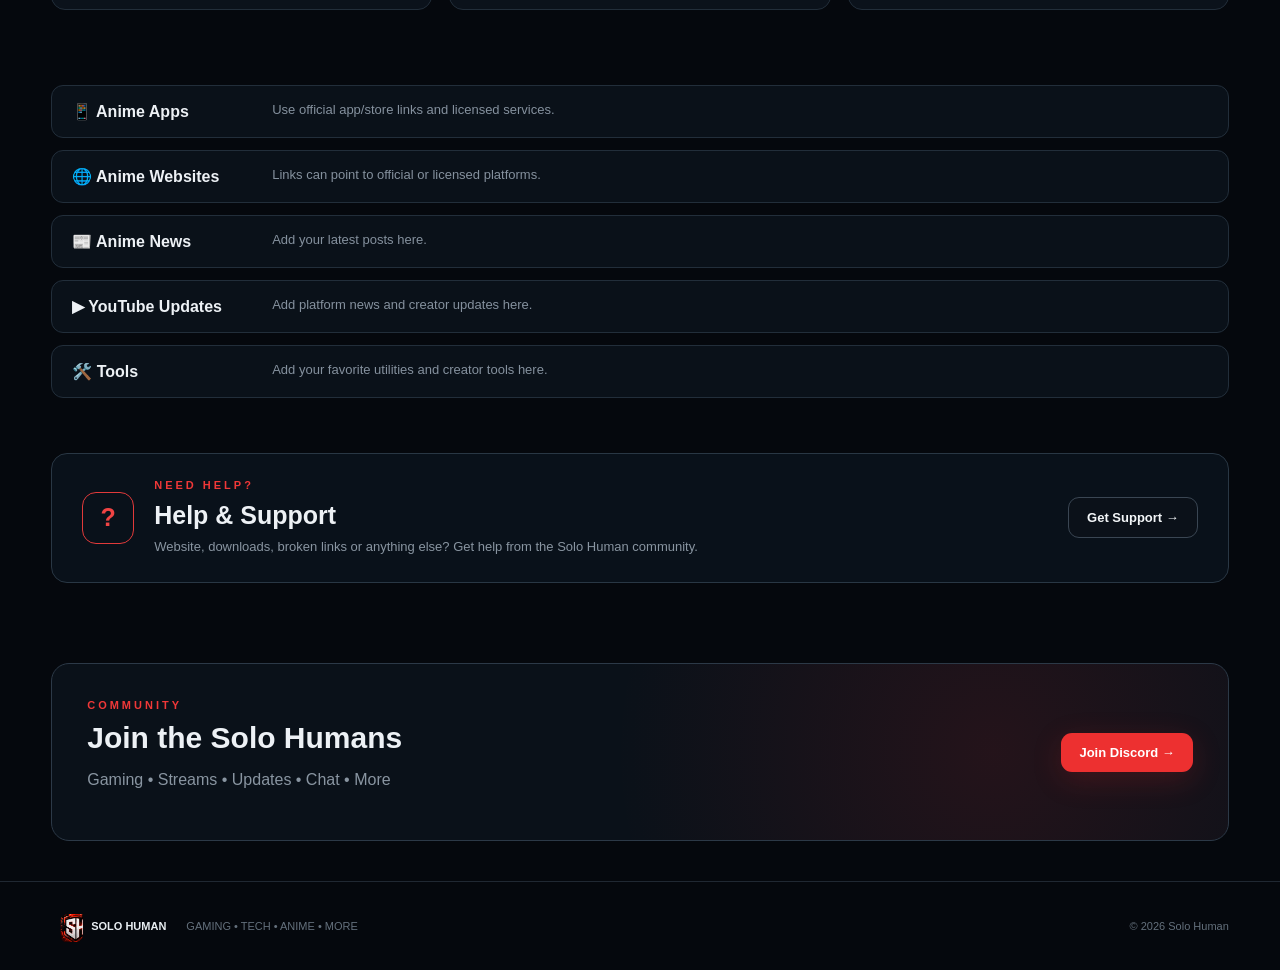
==== commit 30800103: "Add files via upload" ====
--- a/index.html
+++ b/index.html
@@ -12,8 +12,8 @@
 <header class="nav">
   <a class="brand" href="#home"><img src="sh-logo.png" alt="SH"><span>SOLO <i>HUMAN</i><small>GAMING • TECH • ANIME • MORE</small></span></a>
   <nav>
-    <a class="active" href="#home">Home</a><a href="games.html">Games</a><a href="software.html">Software</a>
-    <a href="wallpapers.html">Wallpapers</a><a href="#anime">Anime</a><a href="#youtube">YouTube</a><a href="#support">Help</a><a href="#more">More</a>
+    <a class="active" href="#home">Home</a><a href="games.html">Games</a><a href="#software">Software</a>
+    <a href="#wallpapers">Wallpapers</a><a href="#anime">Anime</a><a href="#youtube">YouTube</a><a href="#support">Help</a><a href="#more">More</a>
   </nav>
   <div class="actions"><input id="globalSearch" placeholder="Search anything..."><button id="themeBtn">☼</button></div>
 </header>
@@ -33,8 +33,8 @@
 
 <section class="categories">
   <a href="games.html"><strong>🎮</strong><span>Games<small>Free & More</small></span></a>
-  <a href="software.html"><strong>▣</strong><span>Software<small>Useful & Unique</small></span></a>
-  <a href="wallpapers.html"><strong>▧</strong><span>Wallpapers<small>4K & HD</small></span></a>
+  <a href="#software"><strong>▣</strong><span>Software<small>Useful & Unique</small></span></a>
+  <a href="#wallpapers"><strong>▧</strong><span>Wallpapers<small>4K & HD</small></span></a>
   <a href="#anime"><strong>☆</strong><span>Anime<small>News & More</small></span></a>
   <a href="#anime-apps"><strong>▯</strong><span>Anime Apps<small>For Fans</small></span></a>
   <a href="#anime-sites"><strong>◎</strong><span>Anime Sites<small>Watch & Explore</small></span></a>
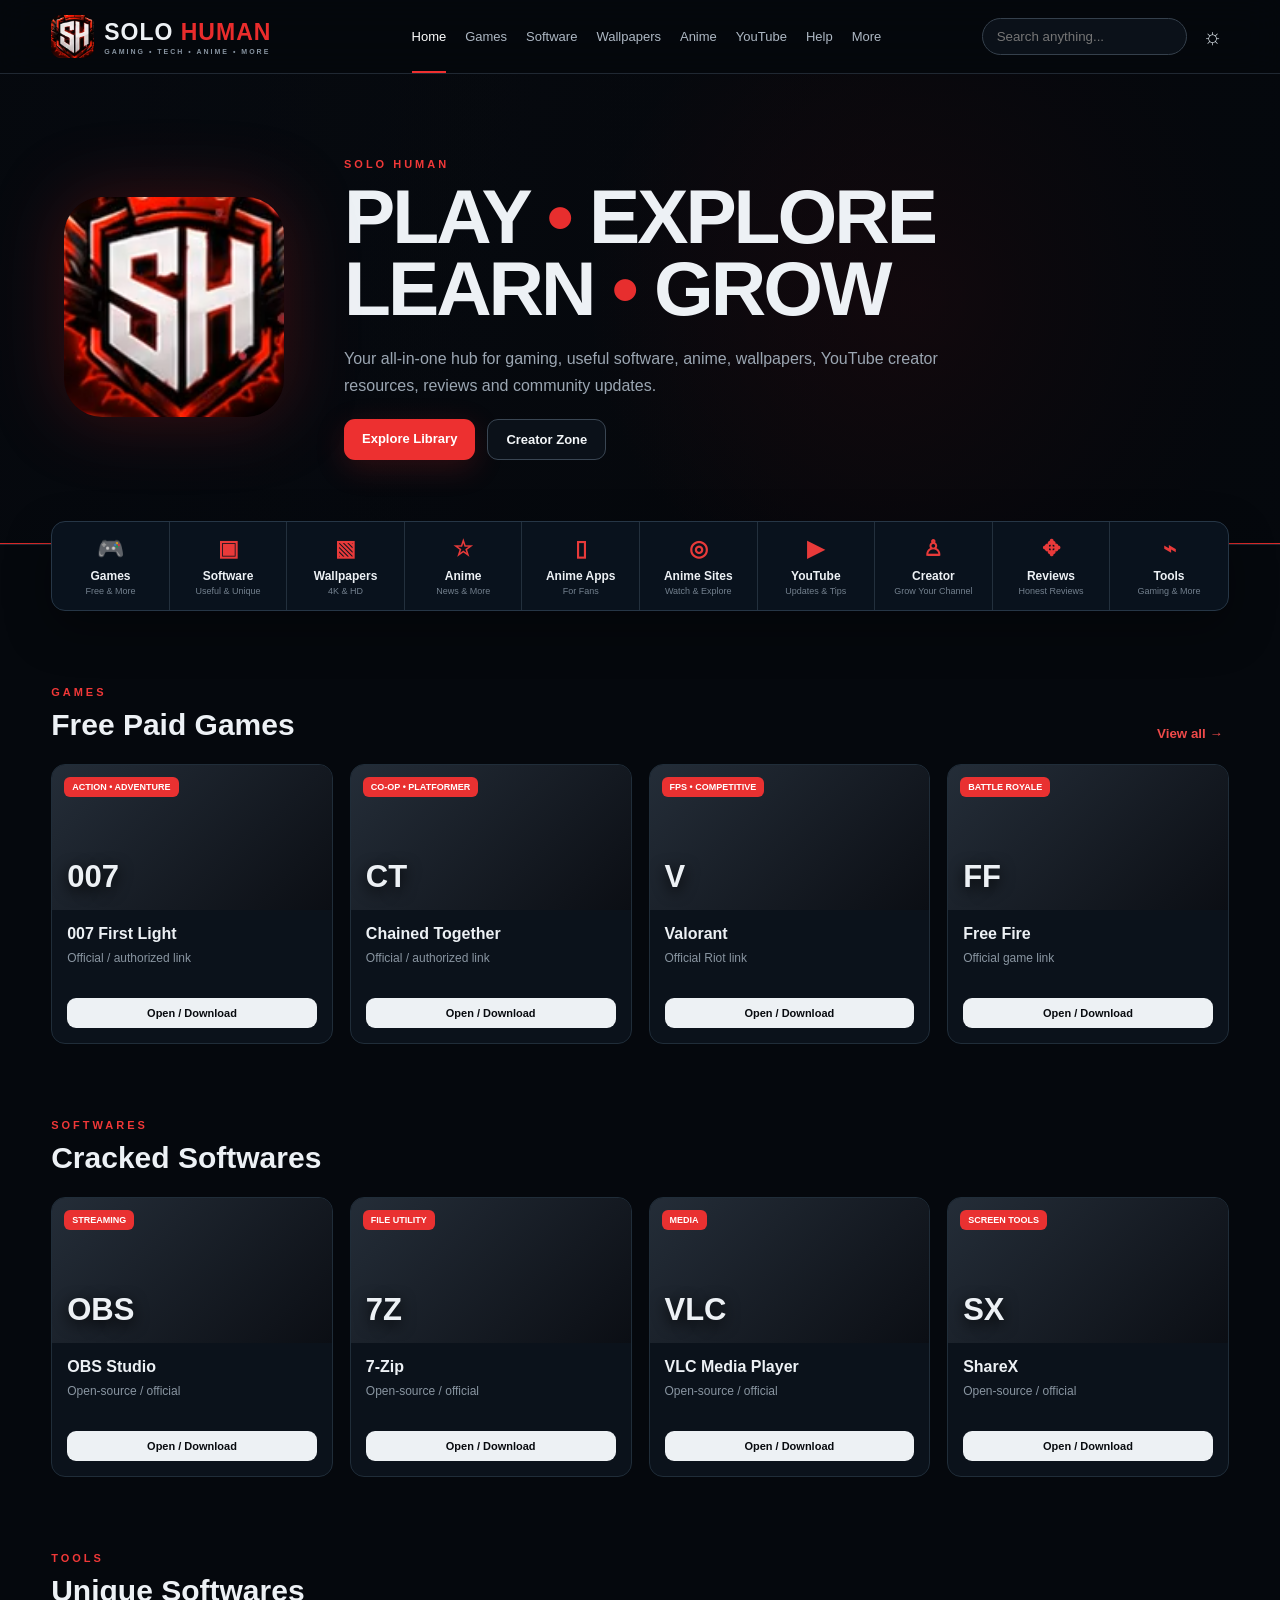
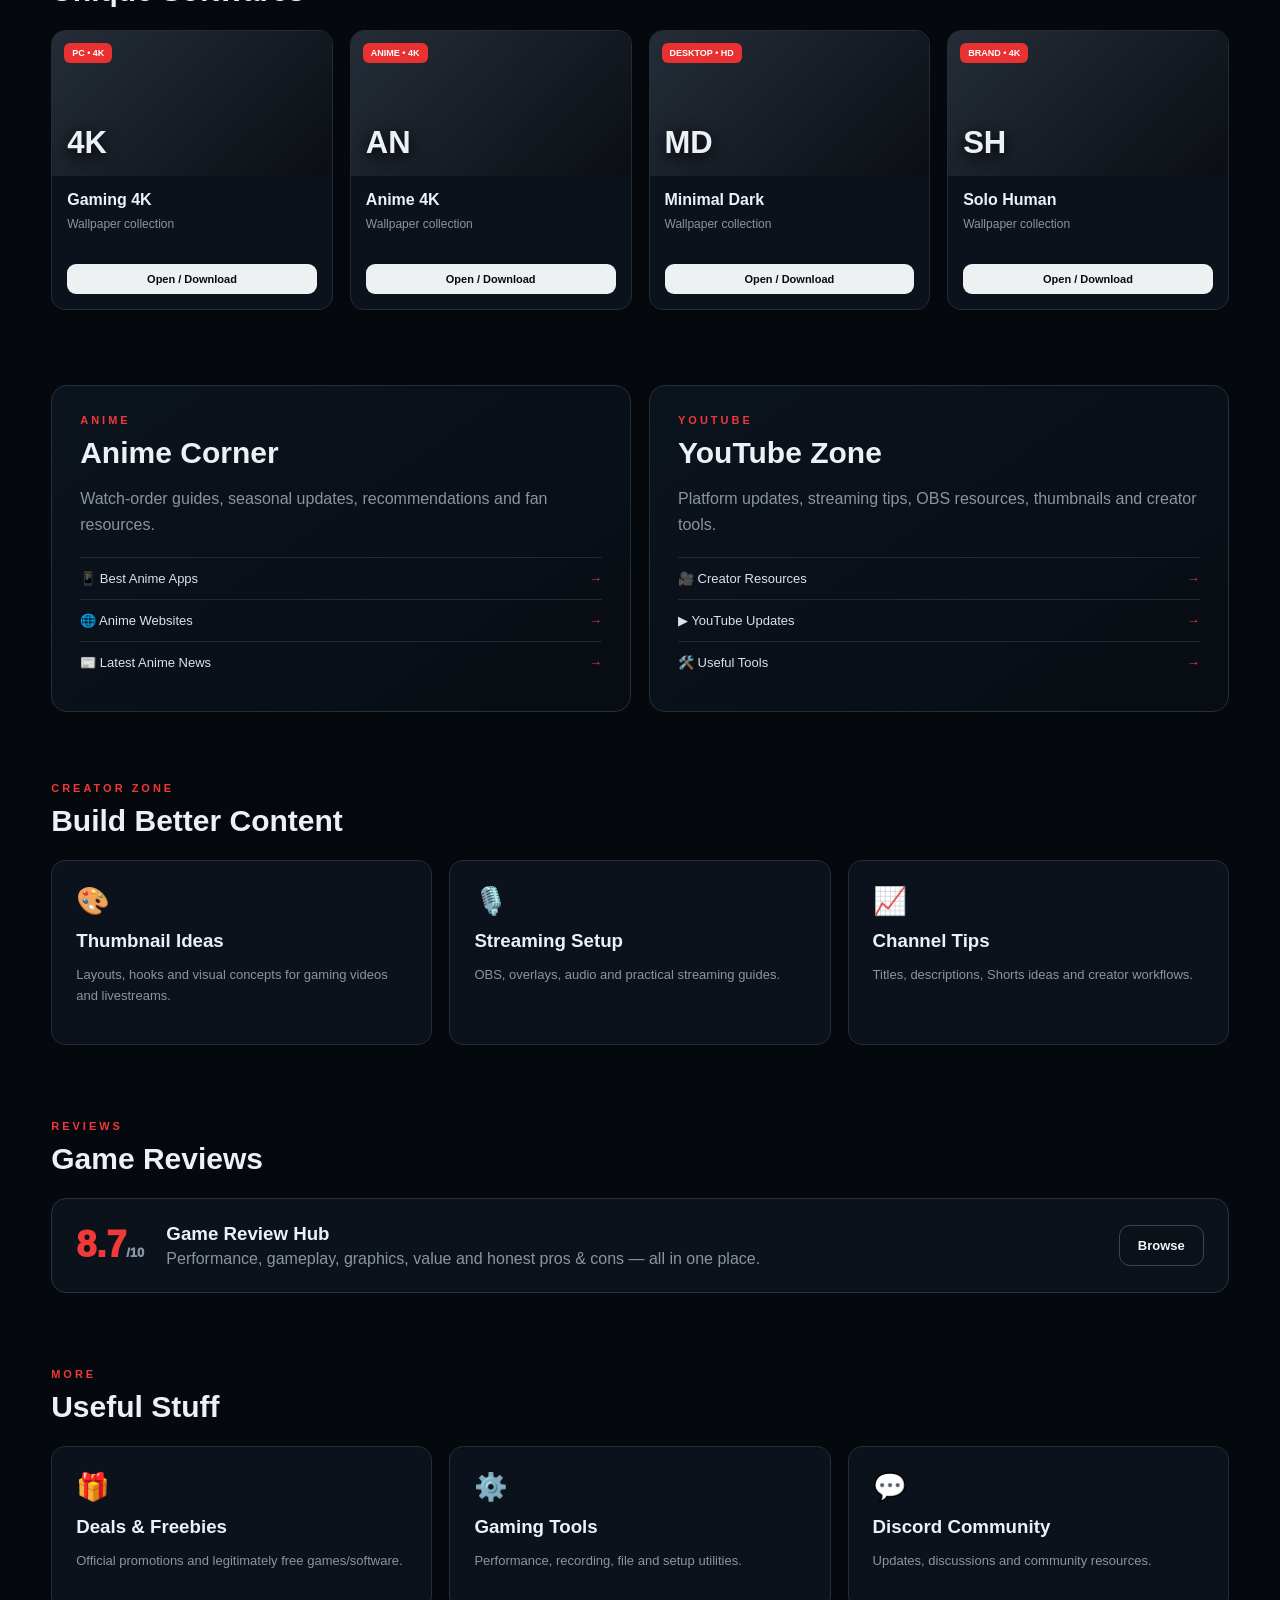
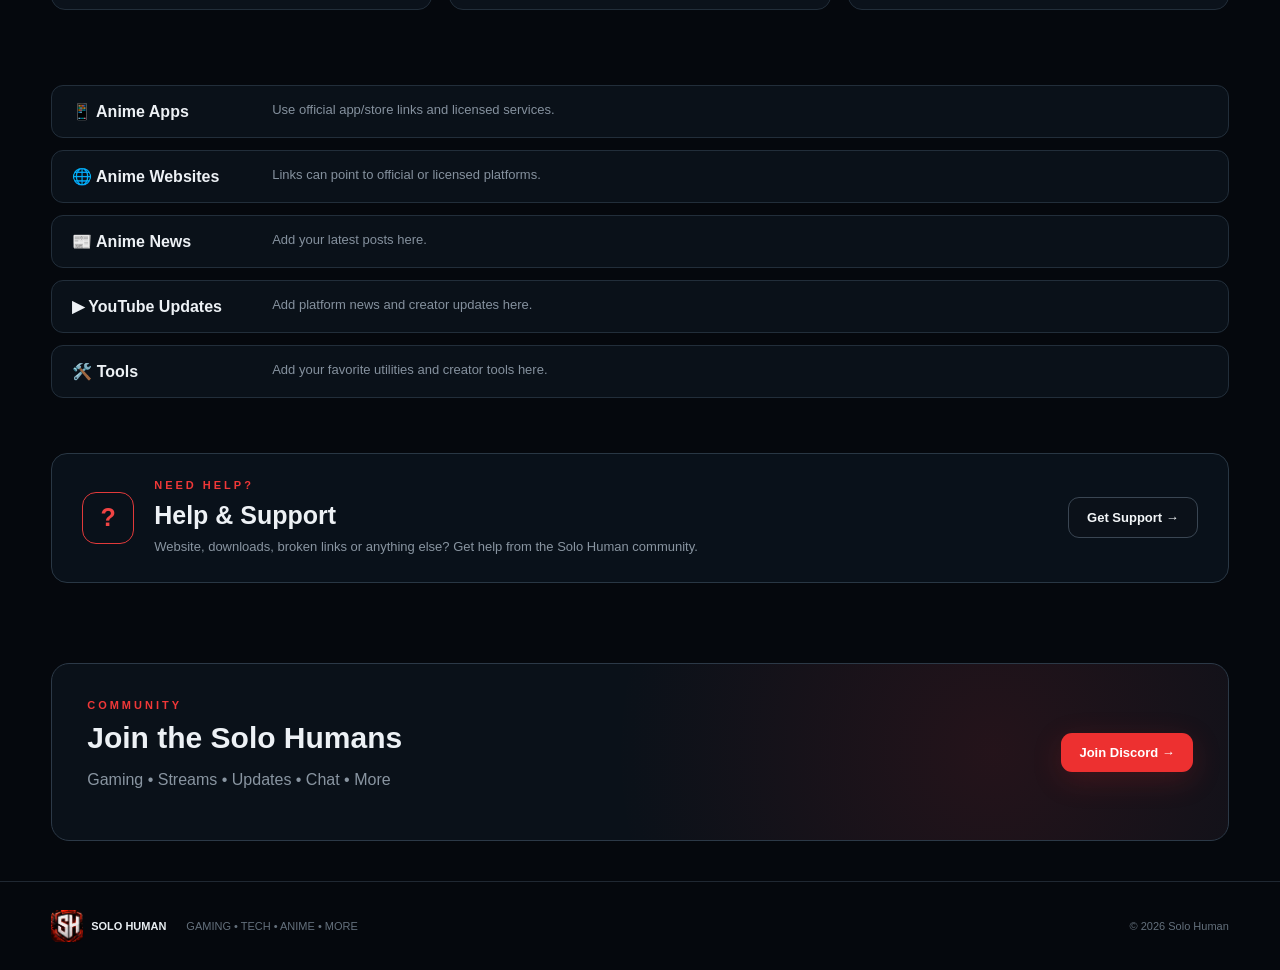
==== commit 2acc9e7e: "Update index.html" ====
--- a/index.html
+++ b/index.html
@@ -12,7 +12,7 @@
 <header class="nav">
   <a class="brand" href="#home"><img src="sh-logo.png" alt="SH"><span>SOLO <i>HUMAN</i><small>GAMING • TECH • ANIME • MORE</small></span></a>
   <nav>
-    <a class="active" href="#home">Home</a><a href="games.html">Games</a><a href="#software">Software</a>
+    <a class="active" href="#home">Home</a><a href="games.html">Games</a><a href="software.html">Software</a>
     <a href="#wallpapers">Wallpapers</a><a href="#anime">Anime</a><a href="#youtube">YouTube</a><a href="#support">Help</a><a href="#more">More</a>
   </nav>
   <div class="actions"><input id="globalSearch" placeholder="Search anything..."><button id="themeBtn">☼</button></div>
